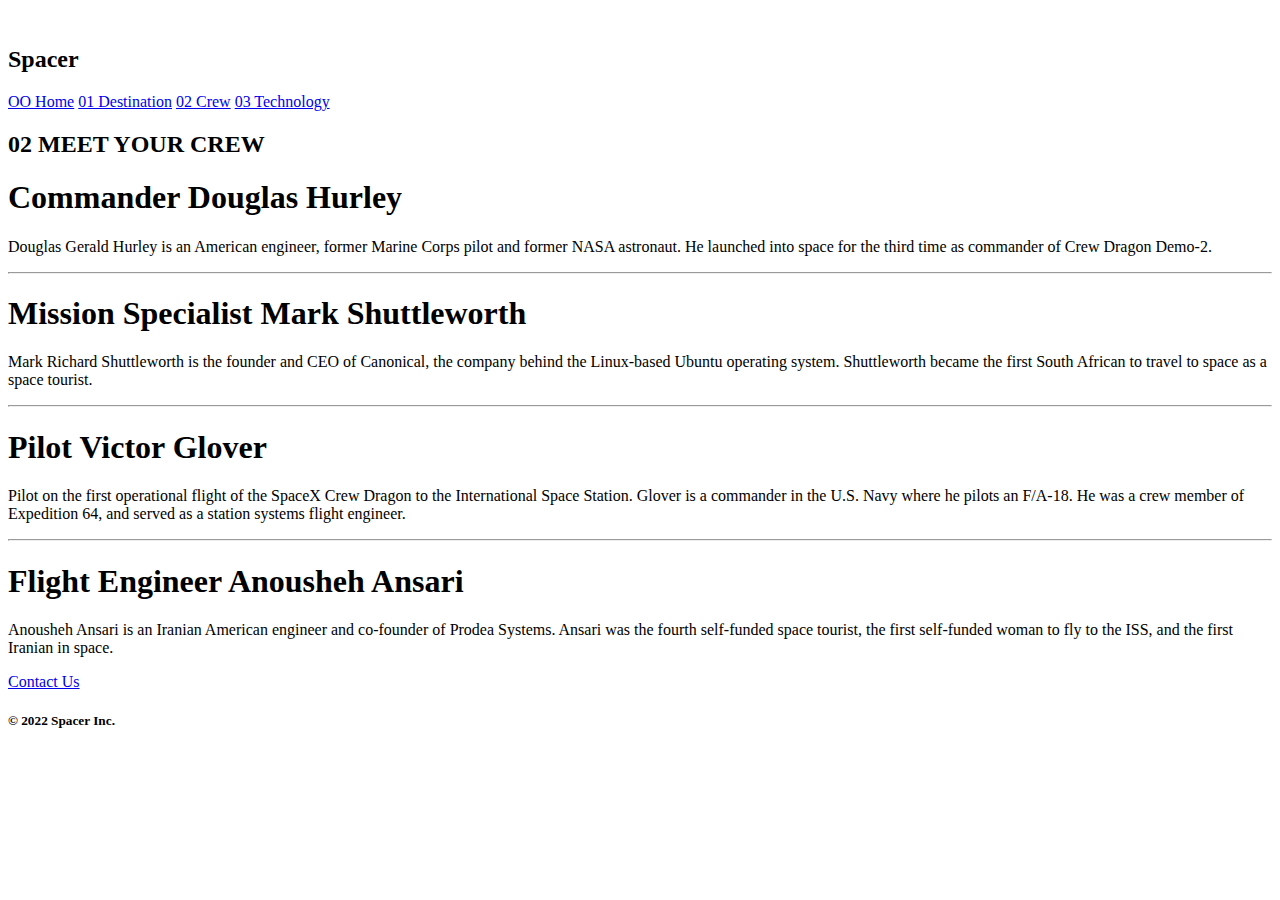
==== crew.html @ a42b986f "Add files via upload" ====
<!DOCTYPE html>
<html lang="en" dir="ltr">
  <head>
    <meta charset="utf-8">
    <title>Crew</title>
    <link rel="stylesheet" href="css/styles.css">
    <link rel="preconnect" href="https://fonts.googleapis.com">
    <link rel="preconnect" href="https://fonts.gstatic.com" crossorigin>
    <link href="https://fonts.googleapis.com/css2?family=Rubik+Iso&display=swap" rel="stylesheet">
    <link rel="preconnect" href="https://fonts.googleapis.com">
    <link rel="preconnect" href="https://fonts.gstatic.com" crossorigin>
    <link href="https://fonts.googleapis.com/css2?family=Cormorant:wght@300&display=swap" rel="stylesheet">
    <link rel="preconnect" href="https://fonts.googleapis.com">
    <link rel="preconnect" href="https://fonts.gstatic.com" crossorigin>
    <link href="https://fonts.googleapis.com/css2?family=Space+Mono&display=swap" rel="stylesheet">
    <link rel="preconnect" href="https://fonts.googleapis.com">
    <link rel="preconnect" href="https://fonts.gstatic.com" crossorigin>
    <link href="https://fonts.googleapis.com/css2?family=Comfortaa:wght@300&display=swap" rel="stylesheet">
    <link rel="icon" href="https://cdn-icons-png.flaticon.com/512/3594/3594083.png">
  </head>
  <body>
    <div class="home">
      <div class="header-3">
        <img class="main-img" src="https://cdn-icons-png.flaticon.com/512/3594/3594083.png" alt="">
        <h2 class="spacer-text">Spacer</h2>
        <div class="menu-bar">
          <a class="menu" href="index.html">OO Home</a>
          <a class="menu" href="destination.html">01 Destination</a>
          <a class="menu" href="crew.html">02 Crew</a>
          <a class="menu" href="technology.html">03 Technology</a>
        </div>
      </div>
      <h2 class="font-two-text-two">02 MEET YOUR CREW</h2>
      <h1 class="commander-text">Commander Douglas Hurley</h1>
      <p class="p-2">Douglas Gerald Hurley is an American engineer, former Marine Corps pilot and former NASA astronaut. He launched into space for the third time as commander of Crew Dragon Demo-2.</p>
      <hr>
      <h1 class="commander-text">Mission Specialist Mark Shuttleworth</h1>
      <p class="p-2">Mark Richard Shuttleworth is the founder and CEO of Canonical, the company behind the Linux-based Ubuntu operating system. Shuttleworth became the first South African to travel to space as a space tourist.</p>
      <hr>
      <h1 class="commander-text">Pilot Victor Glover</h1>
      <p class="p-2">Pilot on the first operational flight of the SpaceX Crew Dragon to the International Space Station. Glover is a commander in the U.S. Navy where he pilots an F/A-18. He was a crew member of Expedition 64, and served as a station systems flight engineer.</p>
      <hr>
      <h1 class="commander-text">Flight Engineer Anousheh Ansari</h1>
      <p class="p-2">Anousheh Ansari is an Iranian American engineer and co-founder of Prodea Systems. Ansari was the fourth self-funded space tourist, the first self-funded woman to fly to the ISS, and the first Iranian in space.</p>
    </div>
    <div class="footer">
      <a class="footer-link" href="mailto:philipbordon@gmail.com">Contact Us</a>
      <h5 class="copy">© 2022 Spacer Inc.</h5>
    </div>
  </body>
</html>
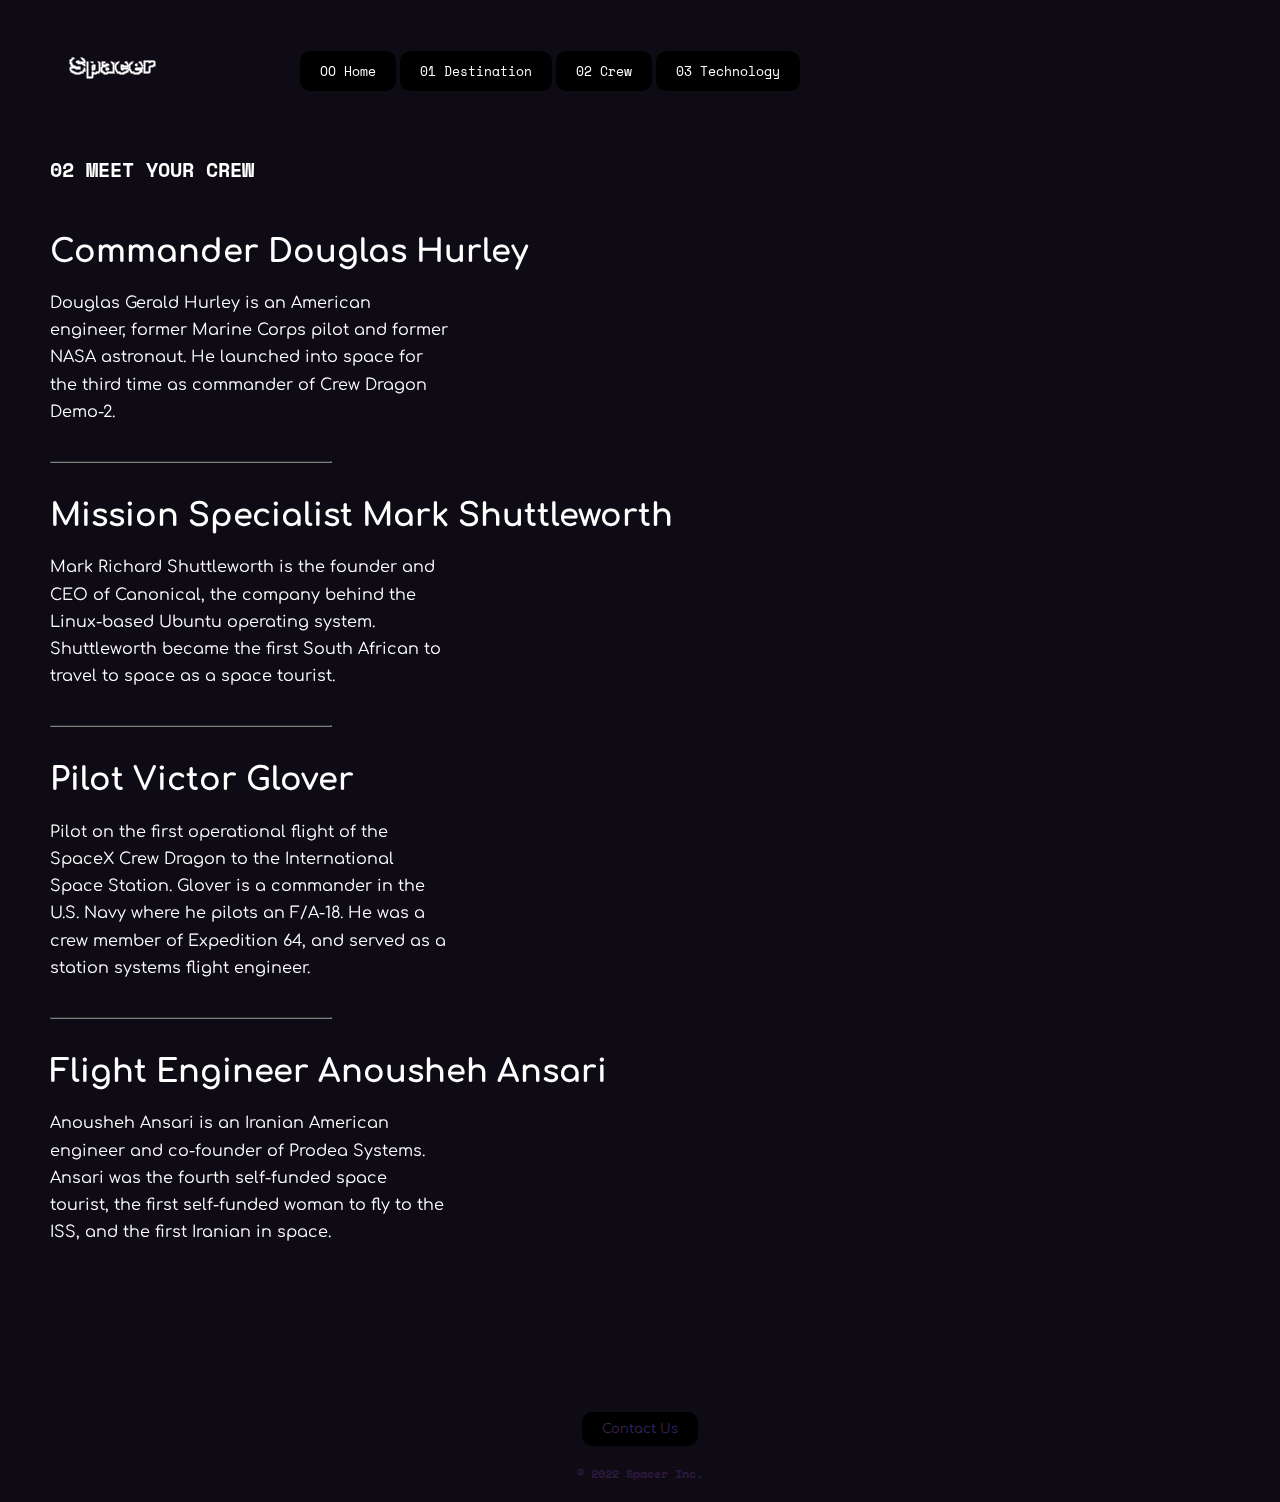
==== commit eb0eed41: "Update crew.html" ====
--- a/crew.html
+++ b/crew.html
@@ -3,7 +3,7 @@
   <head>
     <meta charset="utf-8">
     <title>Crew</title>
-    <link rel="stylesheet" href="css/styles.css">
+    <link rel="stylesheet" href="styles.css">
     <link rel="preconnect" href="https://fonts.googleapis.com">
     <link rel="preconnect" href="https://fonts.gstatic.com" crossorigin>
     <link href="https://fonts.googleapis.com/css2?family=Rubik+Iso&display=swap" rel="stylesheet">
--- a/styles.css
+++ b/styles.css
@@ -0,0 +1,180 @@
+body {
+  margin: 0;
+  background-color: #0F0B14;
+  color: white;
+  text-align: center;
+}
+
+p {
+  font-family: 'Comfortaa', cursive;
+  line-height: 1.7;
+}
+
+br {
+  padding-bottom: 500px;
+}
+
+hr {
+  width: 280px;
+  margin: 35px 0;
+  border-color: grey;
+}
+
+.hr-2 {
+  width: 280px;
+  margin: 0;
+}
+
+.spacer-text {
+  display: inline;
+  color: white;
+  position: absolute;
+  padding-top: 0.5%;
+  padding-left: 20px;
+  font-family: 'Rubik Iso', cursive;
+  font-size: 140%;
+}
+
+.commander-text {
+  font-family: 'Comfortaa', cursive;
+}
+
+.menu {
+  color: white;
+  font-family: 'Space Mono', cursive;
+  font-size: 120%;
+  text-decoration: none;
+  border: none;
+  border-radius: 10px;
+  background-color: black;
+  padding: 10px 20px;
+  font-size: 13px;
+  cursor: pointer;
+  display: inline-block;
+}
+
+a:hover {
+  color: #2A1940;
+  padding-right: 30px;
+  padding-left: 30px;
+}
+
+h3 {
+  font-family: 'Comfortaa', cursive;
+  font-weight: bold;
+  color: grey;
+}
+
+.menu-bar {
+  position: absolute;
+  left: 300px;
+  top: 51px;
+  width: 530px;
+}
+
+.space-text {
+  font-size: 110px;
+  font-family: 'Cormorant', serif;
+  margin: 0;
+}
+
+.space-textt {
+  font-size: 60px;
+  font-family: 'Cormorant', serif;
+  margin: 0;
+}
+
+.font-two-text {
+  font-family: 'Space Mono', monospace;
+  margin: 0;
+  padding-bottom: 0.2%;
+  padding-top: 1%;
+  font-size: 20px;
+}
+
+.font-two-text-two {
+  font-family: 'Space Mono', monospace;
+  margin-bottom: 50px;
+  font-size: 20px;
+}
+
+.info {
+  font-weight: bold;
+  color: grey;
+  padding-right: 20px;
+}
+
+.info2 {
+  font-weight: bold;
+  color: grey;
+}
+
+
+.planet-2 {
+  width: 27%;
+  padding-bottom: 30px;
+  padding-top: 50px;
+  padding-left: 150px;
+}
+
+.main-img {
+  width: 70px;
+}
+
+.header {
+  padding-top: 30px;
+  padding-bottom: 150px;
+}
+
+.header-2 {
+  padding-top: 30px;
+  padding-bottom: 90px;
+}
+
+.header-3 {
+  padding-top: 30px;
+  padding-bottom: 90px;
+}
+
+.footer {
+  padding-top: 150px;
+}
+
+.footer-link {
+  font-family: 'Comfortaa', cursive;
+  text-decoration: none;
+  color: #3C235B;
+  font-size: 13px;
+}
+
+.footer-link {
+  border: none;
+  border-radius: 10px;
+  background-color: black;
+  padding: 10px 20px;
+  font-size: 13px;
+  cursor: pointer;
+  display: inline-block;
+}
+
+.footer-link:hover {
+  color: #2A1940;
+}
+
+.p-2 {
+  width: 400px;;
+}
+
+.copy {
+  font-family: 'Space Mono', monospace;
+  font-size: 11.5px;
+  color: #2A1940;
+}
+
+.home {
+  padding-left: 50px;
+  position: sticky;
+  right: 990px;
+  text-align:left;
+  display: inline-block;
+}
